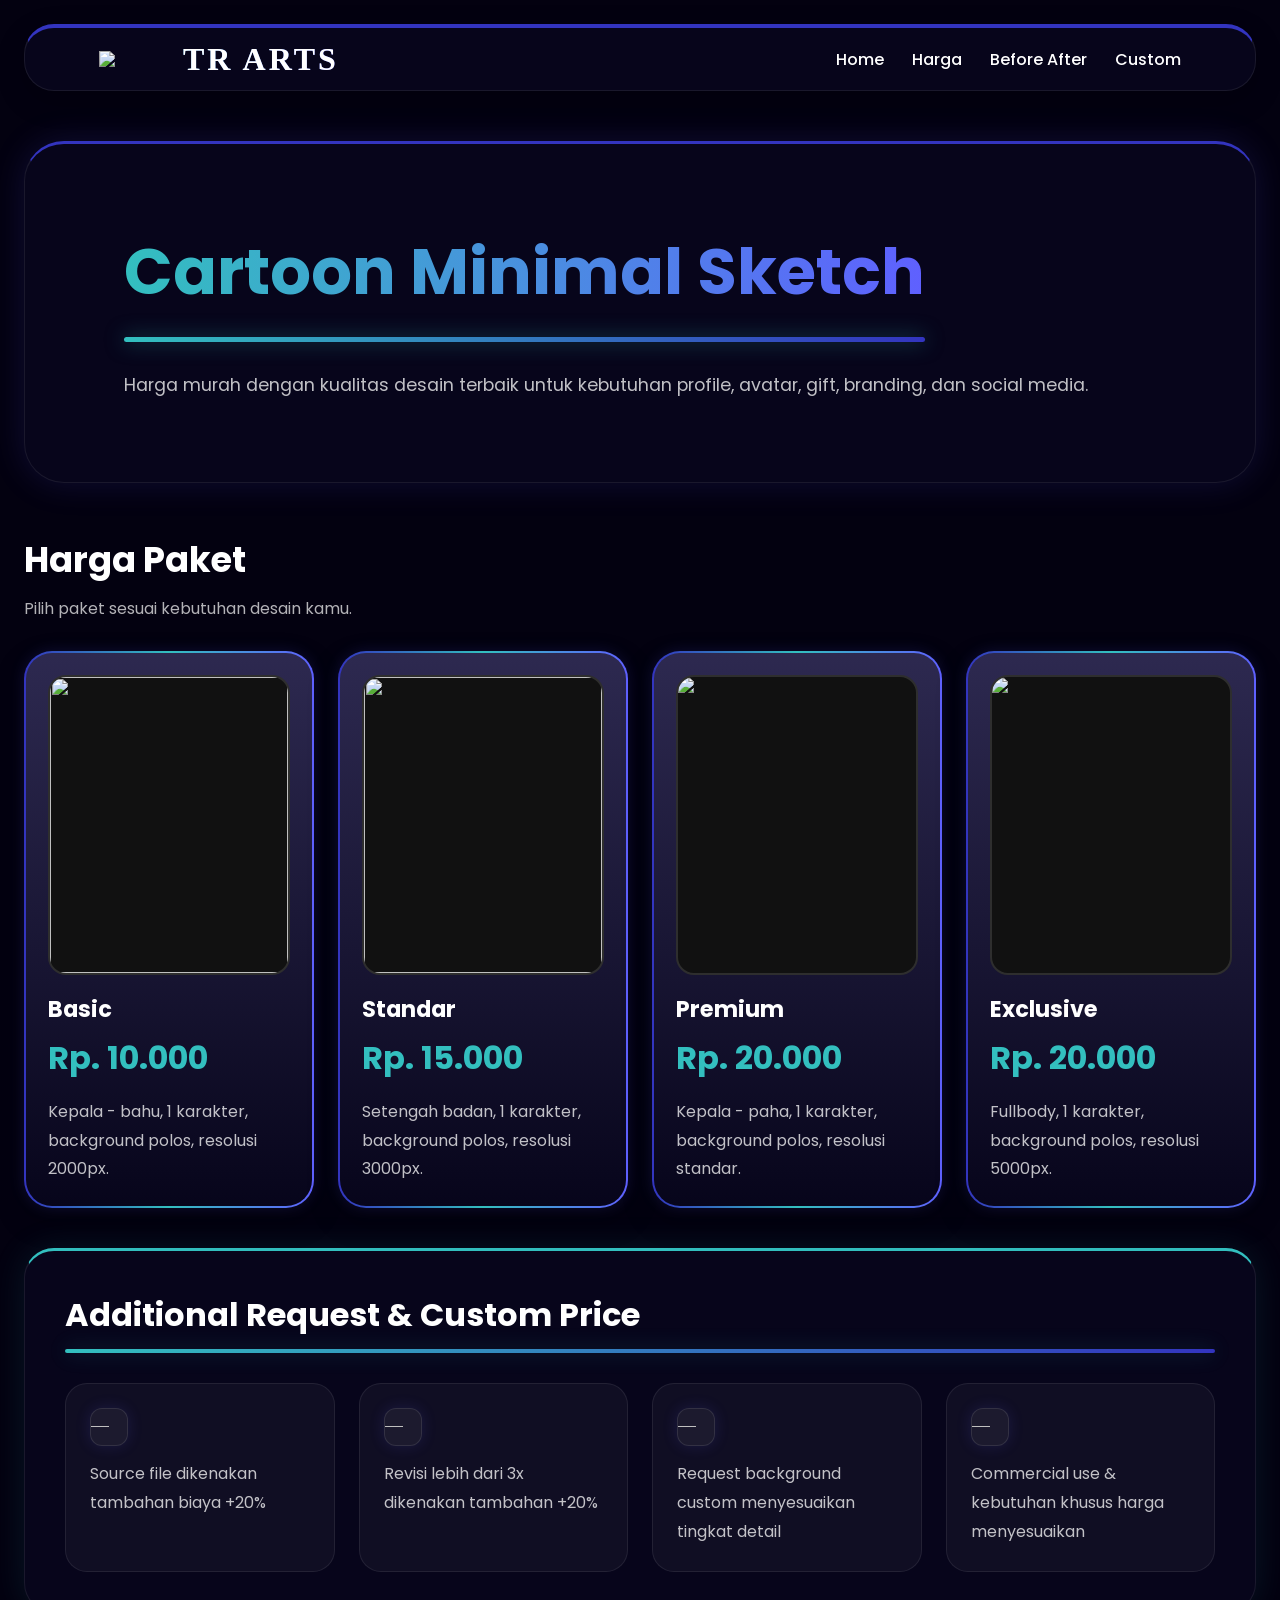
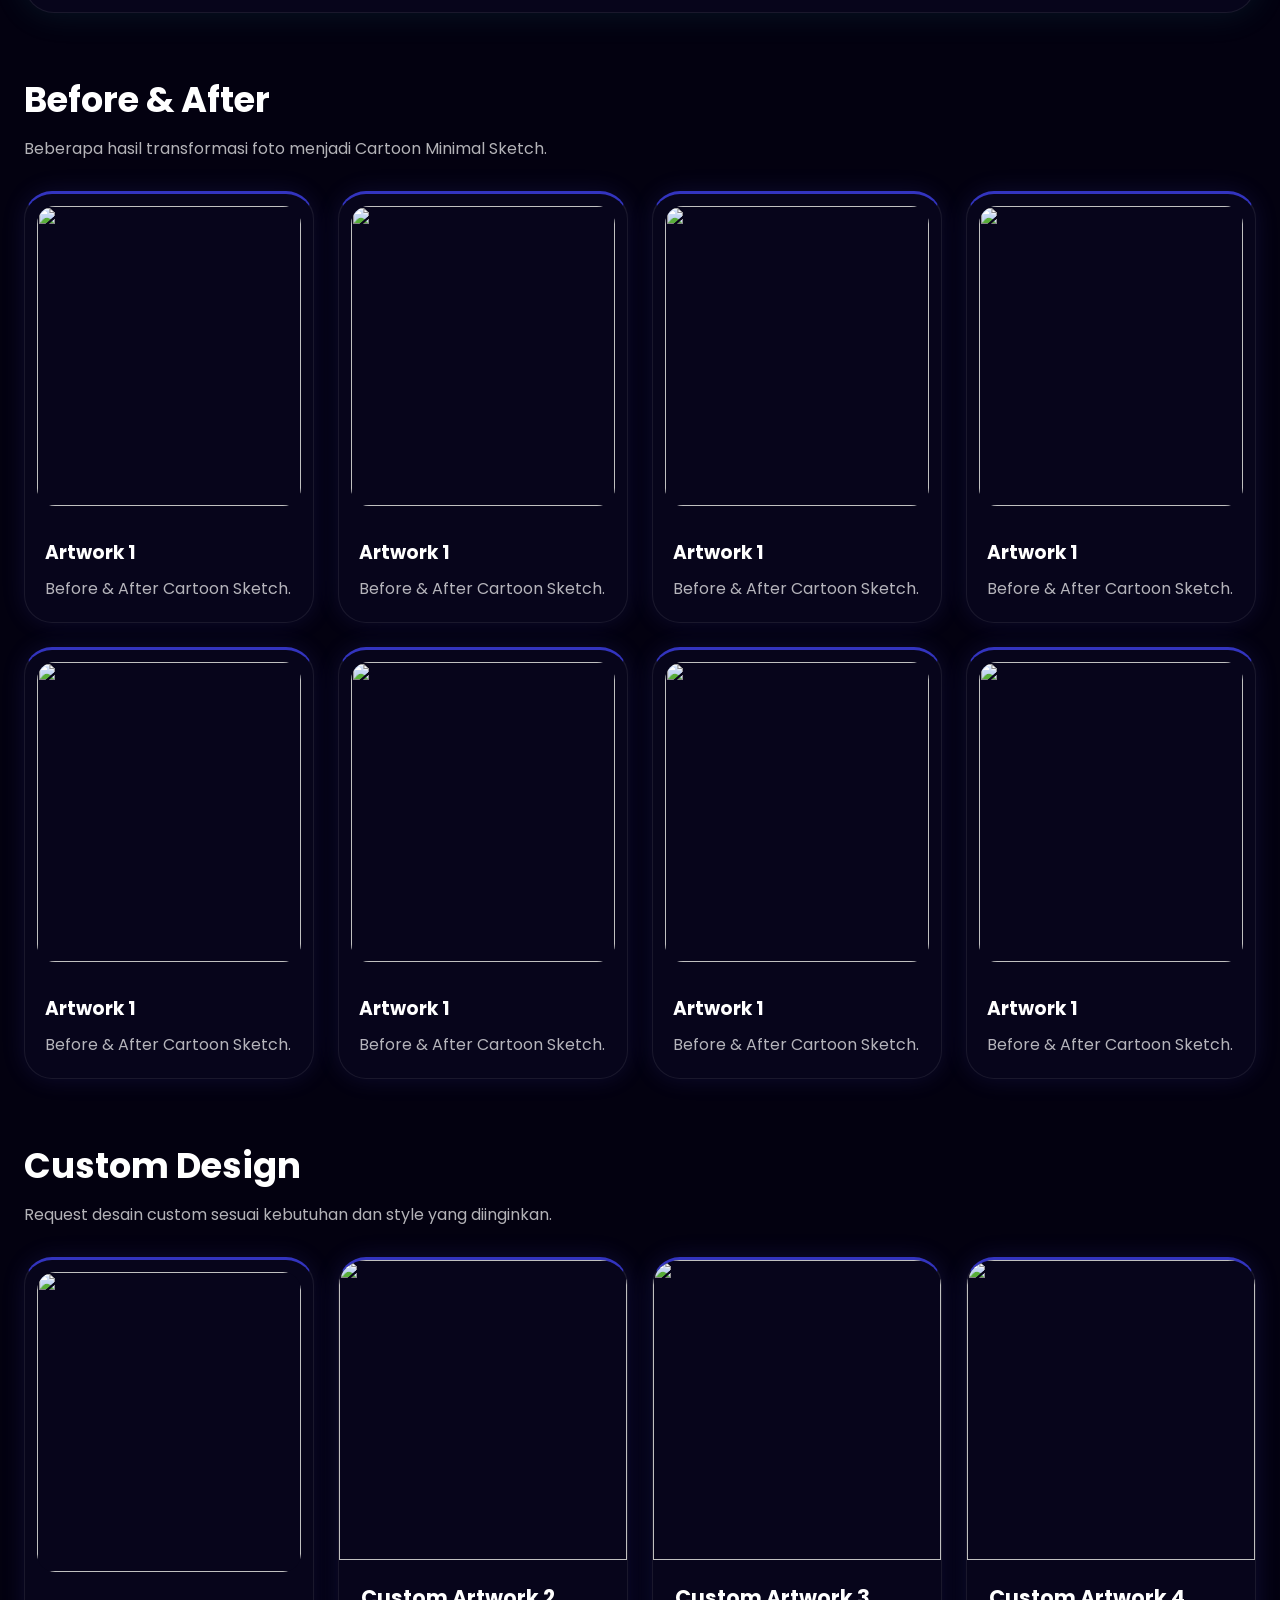
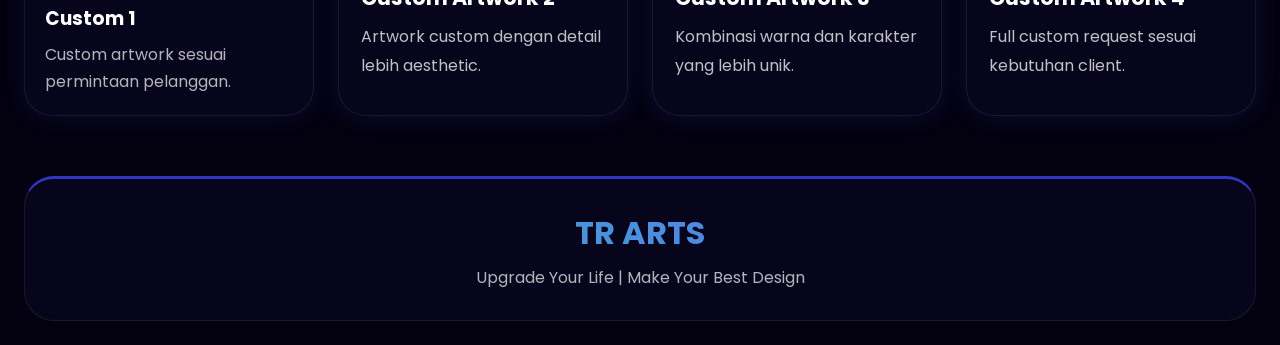
==== cartoon-minimal-sketch.html @ dcb203ab "Initial TR Arts Website" ====
<!DOCTYPE html>
<html lang="id">
<head>
  <meta charset="UTF-8">
  <meta name="viewport" content="width=device-width, initial-scale=1.0">

  <title>Cartoon Minimal Sketch - TR Arts</title>

  <link rel="preconnect" href="https://fonts.googleapis.com">
  <link rel="preconnect" href="https://fonts.gstatic.com" crossorigin>

  <link href="https://fonts.googleapis.com/css2?family=Poppins:wght@300;400;500;600;700&display=swap" rel="stylesheet">

  <style>

    *{
      margin:0;
      padding:0;
      box-sizing:border-box;
      font-family:'Poppins',sans-serif;
    }

@font-face{

  font-family:'TRFont';

  src:url('../fonts/myfont.ttf');

}
.logo{

  display:flex;

  align-items:center;

  gap:14px;
}

.logo-img{

  width:70px;

  height:auto;

  display:block;
}

.logo-text{

  margin:0;

  font-family:'TRFont';

  font-size:2rem;

  font-weight:700;

  letter-spacing:3px;

  background:linear-gradient(
    90deg,
    #ffffff,
    #ffffff
  );

  -webkit-background-clip:text;

  -webkit-text-fill-color:transparent;

  line-height:1;
}

    body{
      background:#030110;
      color:white;
      overflow-x:hidden;
      padding:24px;
    }

    a{
      text-decoration:none;
    }

    /* HEADER */

    header{
      display:flex;
      justify-content:space-between;
      align-items:center;

      padding:24px 6%;

      background:#07051b;

      border-radius:30px;

      border-top:4px solid #3334bf;
      border-left:1px solid rgba(255,255,255,0.08);
      border-right:1px solid rgba(255,255,255,0.08);
      border-bottom:1px solid rgba(255,255,255,0.08);

      margin-bottom:40px;
    }

    .logo{
      font-size:2rem;
      font-weight:700;

      background:linear-gradient(
        90deg,
        #33bfbf,
        #5f60ff
      );

      -webkit-background-clip:text;
      -webkit-text-fill-color:transparent;
    }

    nav a{
      color:white;
      margin-left:24px;
      font-weight:500;
    }

    /* HERO */

    .hero{
      max-width:1400px;
      margin:auto;

      background:#07051b;

      border-radius:40px;

      padding:80px 8%;

      border-top:3px solid #3334bf;
      border-left:1px solid rgba(255,255,255,0.08);
      border-right:1px solid rgba(255,255,255,0.08);
      border-bottom:1px solid rgba(255,255,255,0.08);

      box-shadow:0 0 35px rgba(95,96,255,0.15);

      margin-bottom:50px;
    }

    .hero h1{
      font-size:4rem;
      margin-bottom:18px;
    }

    .gradient-text{
      background:linear-gradient(
        90deg,
        #33bfbf,
        #5f60ff
      );

      -webkit-background-clip:text;
      -webkit-text-fill-color:transparent;
    }

    .title-wrapper{
  display:inline-block;
}

.title-line{

  width:100%;

  height:5px;

  background:linear-gradient(
    90deg,
    #33bfbf,
    #3334bf
  );

  border-radius:999px;

  margin-top:8px;
  margin-bottom:28px;

  box-shadow:0 0 20px rgba(51,191,191,0.5);
}

    .hero p{
      font-size:1.1rem;
      color:rgba(255,255,255,0.75);
      line-height:1.8;
    }

    /* SECTION */

    .section{
      max-width:1400px;
      margin:auto;
      margin-bottom:60px;
    }

    .section-title{
      margin-bottom:30px;
    }

    .section-title h2{
      font-size:2.2rem;
      margin-bottom:10px;
    }

    .section-title p{
      color:rgba(255,255,255,0.7);
    }

    /* PRICE CARD */

    .package-grid{
  display:grid;

  grid-template-columns:
  repeat(auto-fit,minmax(260px,1fr));

  gap:24px;
}

.package-card{

  background:
    linear-gradient(#2d2950,#07051b) padding-box,
    linear-gradient(
      90deg,
      #3334bf,
      #33bfbf,
      #5f60ff
    ) border-box;

  border:2px solid transparent;

  border-radius:28px;

  padding:22px;

  color:white;

  transition:0.35s ease;

  box-shadow:
    0 0 15px rgba(95,96,255,0.15),
    0 12px 30px rgba(0,0,0,0.25);
}

.package-card:hover{

  transform:translateY(-8px);

  box-shadow:
    0 0 25px rgba(95,96,255,0.35),
    0 0 45px rgba(51,191,191,0.35),
    0 20px 40px rgba(0,0,0,0.35);
}

.package-image{

  width:100%;

  height:300px;

  overflow:hidden;

  border-radius:18px;

  margin-bottom:20px;

  border:2px solid rgba(255,255,255,0.12);

  background:#111;
}

.package-image img{

  width:100%;

  height:100%;

  object-fit:cover;

  display:block;
}

.package-card h3{

  font-size:1.4rem;

  margin-bottom:10px;

  line-height:1.3;
}

.package-price{

  color:#33bfbf;

  font-size:2rem;

  font-weight:700;

  margin-bottom:16px;
}

.package-card p{

  color:rgba(255,255,255,0.75);

  line-height:1.8;
}

    /* GALLERY */

    .gallery-grid{

  display:grid;

  grid-template-columns:
  repeat(4,1fr);

  gap:24px;
}

/* RESPONSIVE */

@media(max-width:1000px){

  .gallery-grid{

    grid-template-columns:
    repeat(2,1fr);
  }
}

@media(max-width:600px){

  .gallery-grid{

    grid-template-columns:
    1fr;
  }
}

    .gallery-card{
      background:#07051b;

      border-radius:28px;

      overflow:hidden;

      border-top:3px solid #3334bf;
      border-left:1px solid rgba(255,255,255,0.08);
      border-right:1px solid rgba(255,255,255,0.08);
      border-bottom:1px solid rgba(255,255,255,0.08);

      box-shadow:0 0 25px rgba(95,96,255,0.12);

      transition:0.3s ease;
    }

    .gallery-card:hover{
      transform:translateY(-8px);

      border-top-color:#33bfbf;

      box-shadow:0 0 35px rgba(51,191,191,0.2);
    }

    .gallery-card img{
      width:100%;
      height:300px;

      object-fit:cover;
      display:block;
    }

    .gallery-info{
      padding:20px;
    }

    .gallery-info h3{
      margin-bottom:8px;
    }

    .gallery-info p{
      color:rgba(255,255,255,0.7);
      line-height:1.7;
    }

    /* FOOTER */

    footer{
      text-align:center;

      padding:30px;

      background:#07051b;

      border-radius:30px;

      border-top:3px solid #3334bf;
      border-left:1px solid rgba(255,255,255,0.08);
      border-right:1px solid rgba(255,255,255,0.08);
      border-bottom:1px solid rgba(255,255,255,0.08);

      margin-top:60px;
    }

    .footer-logo{
      font-size:2rem;
      font-weight:700;

      margin-bottom:8px;

      background:linear-gradient(
        90deg,
        #33bfbf,
        #5f60ff
      );

      -webkit-background-clip:text;
      -webkit-text-fill-color:transparent;
    }

    footer p{
      color:rgba(255,255,255,0.7);
    }

    @media(max-width:900px){

      .hero h1{
        font-size:2.8rem;
      }

      header{
        flex-direction:column;
        gap:16px;
      }

    }

    .price-grid{

  display:grid;

  grid-template-columns:
  repeat(auto-fit,minmax(280px,1fr));

  gap:24px;
}

.price-card{

  background:#07051b;

  border-radius:28px;

  overflow:hidden;

  border-top:3px solid #3334bf;
  border-left:1px solid rgba(255,255,255,0.08);
  border-right:1px solid rgba(255,255,255,0.08);
  border-bottom:1px solid rgba(255,255,255,0.08);

  box-shadow:0 0 25px rgba(95,96,255,0.15);

  transition:0.3s ease;
}

.price-card:hover{

  transform:translateY(-8px);

  border-top-color:#33bfbf;

  box-shadow:0 0 35px rgba(51,191,191,0.2);
}

.price-card img{

  width:100%;

  height:240px;

  object-fit:cover;

  display:block;
}

.price-content{

  padding:24px;
}

.price-content h3{

  font-size:1.5rem;

  margin-bottom:10px;
}

.price{

  font-size:2rem;

  font-weight:700;

  color:#33bfbf;

  margin-bottom:14px;
}

.price-content p{

  color:rgba(255,255,255,0.75);

  line-height:1.8;
}
  .additional-card{

  border-top:3px solid #33bfbf;

  box-shadow:0 0 35px rgba(51,191,191,0.18);
}

.additional-price{

  color:#5f60ff;
}

.additional-list{

  margin-top:10px;

  padding-left:18px;

  color:rgba(255,255,255,0.75);

  line-height:2;
}

.additional-list li{

  margin-bottom:4px;
}

  .custom-grid{

  display:grid;

  grid-template-columns:
  repeat(auto-fit,minmax(260px,1fr));

  gap:24px;
}

.custom-card{

  background:#07051b;

  border-radius:28px;

  overflow:hidden;

  border-top:3px solid #3334bf;
  border-left:1px solid rgba(255,255,255,0.08);
  border-right:1px solid rgba(255,255,255,0.08);
  border-bottom:1px solid rgba(255,255,255,0.08);

  box-shadow:0 0 25px rgba(95,96,255,0.15);

  transition:0.3s ease;
}

.custom-card:hover{

  transform:translateY(-8px);

  border-top-color:#33bfbf;

  box-shadow:0 0 35px rgba(51,191,191,0.2);
}

.custom-card img{

  width:100%;

  height:300px;

  object-fit:cover;

  display:block;
}

.custom-info{

  padding:22px;
}

.custom-info h3{

  margin-bottom:10px;

  font-size:1.3rem;
}

.custom-info p{

  color:rgba(255,255,255,0.75);

  line-height:1.8;
}

.additional-request{

  margin-top:40px;

  background:#07051b;

  border-radius:30px;

  padding:40px;

  border-top:3px solid #33bfbf;
  border-left:1px solid rgba(255,255,255,0.08);
  border-right:1px solid rgba(255,255,255,0.08);
  border-bottom:1px solid rgba(255,255,255,0.08);

  box-shadow:0 0 35px rgba(51,191,191,0.12);
}

.additional-request h3{

  font-size:2rem;

  margin-bottom:10px;
}

.additional-line{

  width:100%;

  height:4px;

  border-radius:999px;

  background:linear-gradient(
    90deg,
    #33bfbf,
    #3334bf
  );

  margin-bottom:30px;

  box-shadow:0 0 20px rgba(51,191,191,0.3);
}

.additional-grid{

  display:grid;

  grid-template-columns:
  repeat(auto-fit,minmax(250px,1fr));

  gap:24px;
}

.additional-item{

  background:rgba(255,255,255,0.04);

  border-radius:22px;

  padding:24px;

  border:1px solid rgba(255,255,255,0.08);

  transition:0.3s ease;
}

.additional-item:hover{

  transform:translateY(-5px);

  border-color:#33bfbf;

  box-shadow:0 0 20px rgba(51,191,191,0.15);
}

.additional-item span{

  font-size:2rem;

  display:block;

  margin-bottom:14px;
}

.additional-item p{

  color:rgba(255,255,255,0.75);

  line-height:1.8;
}

.package-title{

  display:flex;

  align-items:center;

  gap:12px;

  font-size:1.4rem;
}

.package-icon{

  width:38px;
  height:38px;

  display:flex;

  align-items:center;
  justify-content:center;

  border-radius:12px;

  background:rgba(255,255,255,0.05);

  border:1px solid rgba(255,255,255,0.1);

  box-shadow:0 0 15px rgba(95,96,255,0.15);

  flex-shrink:0;
}

.package-icon img{

  width:18px;
  height:18px;

  object-fit:contain;

  display:block;
}
header{

  position:sticky;

  top:0;

  z-index:1000;

  width:100%;

  display:flex;

  align-items:center;

  padding:15px 6%;

  margin-bottom:50px;

  background:#07051b;

  border-radius:30px;

  border-top:4px solid #3334bf;

  border-left:1px solid rgba(255,255,255,0.08);
  border-right:1px solid rgba(255,255,255,0.08);
  border-bottom:1px solid rgba(255,255,255,0.08);

  backdrop-filter:blur(14px);

  box-shadow:0 10px 30px rgba(0,0,0,0.2);
}

.logo-img{

  width:70px;

  height:auto;

  display:block;
}

.fullbody-image img{

  width:100%;

  height:auto;

  min-height:100%;

  animation:fullbodyMove 15s ease-in-out infinite;
}

.gallery-image img{
  width:100%;
  height:300px;
  object-fit:cover;
  display:block;
  border-radius:18px;
  box-shadow:
    0 5px 15px rgba(0,0,0,0.25);
}

.gallery-image-slider{

  position:relative;

  height:300px;

  overflow:hidden;

  border-radius:18px;

  margin:12px;
}

.compare-slide{

  position:absolute;

  top:0;
  left:0;

  width:100%;

  height:100%;

  object-fit:cover;

  opacity:0;

  transition:1s ease;
}

.compare-slide.active{

  opacity:1;
}

.gallery-image{

  height:300px;

  margin:12px;

  overflow:hidden;

  border-radius:18px;
}

.gallery-image img{

  width:100%;

  height:100%;

  object-fit:cover;

  display:block;
}

@keyframes fullbodyMove{

  0%{
    transform:translateY(0);
  }

  50%{
    transform:translateY(calc(-100% + 300px));
  }

  100%{
    transform:translateY(0);
  }
}
  </style>
</head>
<body>
<header>

 <div class="logo">
    <img src="images/logo.png" class="logo-img">
    <h2 class="logo-text">TR ARTS</h2>
  </div>
    <nav>
      <a href="index.html">Home</a>
      <a href="#harga">Harga</a>
      <a href="#gallery">Before After</a>
      <a href="#custom">Custom</a>
    </nav>

  </header>

  <!-- HERO -->

  <section class="hero">

    <div class="title-wrapper">

  <h1>
    <span class="gradient-text">
      Cartoon Minimal Sketch
    </span>
  </h1>

  <div class="title-line"></div>

</div>

    <p>
      Harga murah dengan kualitas desain terbaik untuk kebutuhan profile,
      avatar, gift, branding, dan social media.
    </p>

  </section>

  <!-- HARGA -->

  <section class="section" id="harga">

    <div class="section-title">
      <h2>Harga Paket</h2>
      <p>Pilih paket sesuai kebutuhan desain kamu.</p>
    </div>

    <div class="price-grid">

  <!-- PACKAGE 1 -->

  <div class="package-card">

  <div class="package-image">
    <img src="images/package/kepala-bahu.png">
  </div>

  <h3>Basic</h3>

  <div class="package-price">
    Rp. 10.000
  </div>

  <p>
    Kepala - bahu,
    1 karakter,
    background polos,
    resolusi 2000px.
  </p>

</div>

  <!-- PACKAGE 2 -->

  <div class="package-card">

  <div class="package-image">
    <img src="images/package/setengah-badan.png">
  </div>

  <h3>Standar</h3>

  <div class="package-price">
    Rp. 15.000
  </div>

  <p>
    Setengah badan,
    1 karakter,
    background polos,
    resolusi 3000px.
  </p>

</div>

  <!-- PACKAGE 3 -->

  <div class="package-card">

  <div class="package-image fullbody-image"">
    <img src="images/package/kepala-paha.png">
  </div>

  <h3>Premium</h3>

  <div class="package-price">
    Rp. 20.000
  </div>

  <p>
    Kepala - paha,
    1 karakter,
    background polos,
    resolusi standar.
  </p>

</div>

  <div class="package-card">

  <div class="package-image fullbody-image">
    <img src="images/package/fullbody.png">
  </div>

  <h3>Exclusive</h3>

  <div class="package-price">
    Rp. 20.000
  </div>

  <p>
    Fullbody,
    1 karakter,
    background polos,
    resolusi 5000px.
  </p>

</div>

</div>

</div>

<div class="additional-request">

  <h3>Additional Request & Custom Price</h3>

  <div class="additional-line"></div>

  <div class="additional-grid">

    <div class="additional-item">
      <span class="package-icon">
    <img src="images/icons/folder.png" alt="">
  </span>
      <p>Source file dikenakan tambahan biaya +20%</p>
    </div>

    <div class="additional-item">
      <span class="package-icon">
    <img src="images/icons/folder.png" alt="">
  </span>
      <p>Revisi lebih dari 3x dikenakan tambahan +20%</p>
    </div>

    <div class="additional-item">
      <span class="package-icon">
    <img src="images/icons/folder.png" alt="">
  </span>
      <p>Request background custom menyesuaikan tingkat detail</p>
    </div>

    <div class="additional-item">
      <span class="package-icon">
    <img src="images/icons/folder.png" alt="">
  </span>
      <p>Commercial use & kebutuhan khusus harga menyesuaikan</p>
    </div>

  </div>

</div>

  </section>

  <!-- BEFORE AFTER -->

  <section class="section" id="gallery">

    <div class="section-title">
      <h2>Before & After</h2>
      <p>
        Beberapa hasil transformasi foto menjadi Cartoon Minimal Sketch.
      </p>
    </div>

    <div class="gallery-grid">

    <!-- 1 -->
<div class="gallery-card">
  <div class="gallery-image-slider">
    <img src="images/before-after/before1.png"
         class="compare-slide active">
    <img src="images/before-after/after1.png"
         class="compare-slide">
  </div>
  <div class="gallery-info">
    <h3>Artwork 1</h3>
    <p>
      Before & After Cartoon Sketch.
    </p>
  </div>
</div>
      <!-- 2 -->
      <div class="gallery-card">
  <div class="gallery-image-slider">
    <img src="images/before-after/before1.png"
         class="compare-slide active">
    <img src="images/before-after/after1.png"
         class="compare-slide">
  </div>
  <div class="gallery-info">
    <h3>Artwork 1</h3>
    <p>
      Before & After Cartoon Sketch.
    </p>
  </div>
</div>

      <!-- 3 -->
      <div class="gallery-card">
  <div class="gallery-image-slider">
    <img src="images/before-after/before1.png"
         class="compare-slide active">
    <img src="images/before-after/after1.png"
         class="compare-slide">
  </div>
  <div class="gallery-info">
    <h3>Artwork 1</h3>
    <p>
      Before & After Cartoon Sketch.
    </p>
  </div>
</div>

      <!-- 4 -->
      <div class="gallery-card">
  <div class="gallery-image-slider">
    <img src="images/before-after/before1.png"
         class="compare-slide active">
    <img src="images/before-after/after1.png"
         class="compare-slide">
  </div>
  <div class="gallery-info">
    <h3>Artwork 1</h3>
    <p>
      Before & After Cartoon Sketch.
    </p>
  </div>
</div>

      <!-- 5 -->
      <div class="gallery-card">
  <div class="gallery-image-slider">
    <img src="images/before-after/before1.png"
         class="compare-slide active">
    <img src="images/before-after/after1.png"
         class="compare-slide">
  </div>
  <div class="gallery-info">
    <h3>Artwork 1</h3>
    <p>
      Before & After Cartoon Sketch.
    </p>
  </div>
</div>

      <!-- 6 -->
      <div class="gallery-card">
  <div class="gallery-image-slider">
    <img src="images/before-after/before1.png"
         class="compare-slide active">
    <img src="images/before-after/after1.png"
         class="compare-slide">
  </div>
  <div class="gallery-info">
    <h3>Artwork 1</h3>
    <p>
      Before & After Cartoon Sketch.
    </p>
  </div>
</div>

      <!-- 7 -->
      <div class="gallery-card">
  <div class="gallery-image-slider">
    <img src="images/before-after/before1.png"
         class="compare-slide active">
    <img src="images/before-after/after1.png"
         class="compare-slide">
  </div>
  <div class="gallery-info">
    <h3>Artwork 1</h3>
    <p>
      Before & After Cartoon Sketch.
    </p>
  </div>
</div>

      <!-- 8 -->
      <div class="gallery-card">
  <div class="gallery-image-slider">
    <img src="images/before-after/before1.png"
         class="compare-slide active">
    <img src="images/before-after/after1.png"
         class="compare-slide">
  </div>
  <div class="gallery-info">
    <h3>Artwork 1</h3>
    <p>
      Before & After Cartoon Sketch.
    </p>
  </div>
</div>

    </div>

  </section>

  <!-- CUSTOM SECTION -->

<section class="section" id="custom">

  <div class="section-title">

    <h2>Custom Design</h2>

    <p>
      Request desain custom sesuai kebutuhan dan style yang diinginkan.
    </p>

  </div>

  <div class="custom-grid">

    <!-- 1 -->

    <div class="gallery-card">

  <div class="gallery-image">

    <img src="images/custom/custom1.png">

  </div>

  <div class="gallery-info">

    <h3>Custom 1</h3>

    <p>
      Custom artwork sesuai permintaan pelanggan.
    </p>

  </div>

</div>

    <!-- 2 -->

    <div class="custom-card">

      <img src="images/custom/custom2.jpg">

      <div class="custom-info">

        <h3>Custom Artwork 2</h3>

        <p>
          Artwork custom dengan detail lebih aesthetic.
        </p>

      </div>

    </div>

    <!-- 3 -->

    <div class="custom-card">

      <img src="images/custom/custom3.jpg">

      <div class="custom-info">

        <h3>Custom Artwork 3</h3>

        <p>
          Kombinasi warna dan karakter yang lebih unik.
        </p>

      </div>

    </div>

    <!-- 4 -->

    <div class="custom-card">

      <img src="images/custom/custom4.jpg">

      <div class="custom-info">

        <h3>Custom Artwork 4</h3>

        <p>
          Full custom request sesuai kebutuhan client.
        </p>

      </div>

    </div>

  </div>

</section>

  <!-- FOOTER -->

  <footer>

    <h2 class="footer-logo">TR ARTS</h2>

    <p>
      Upgrade Your Life | Make Your Best Design
    </p>

  </footer>

  <script>

document.querySelectorAll('.gallery-image-slider').forEach(slider=>{

  const slides = slider.querySelectorAll('.compare-slide');

  let index = 0;

  setInterval(()=>{

    slides[index].classList.remove('active');

    index = (index + 1) % slides.length;

    slides[index].classList.add('active');

  },3000);

});

</script>

</body>
</html>
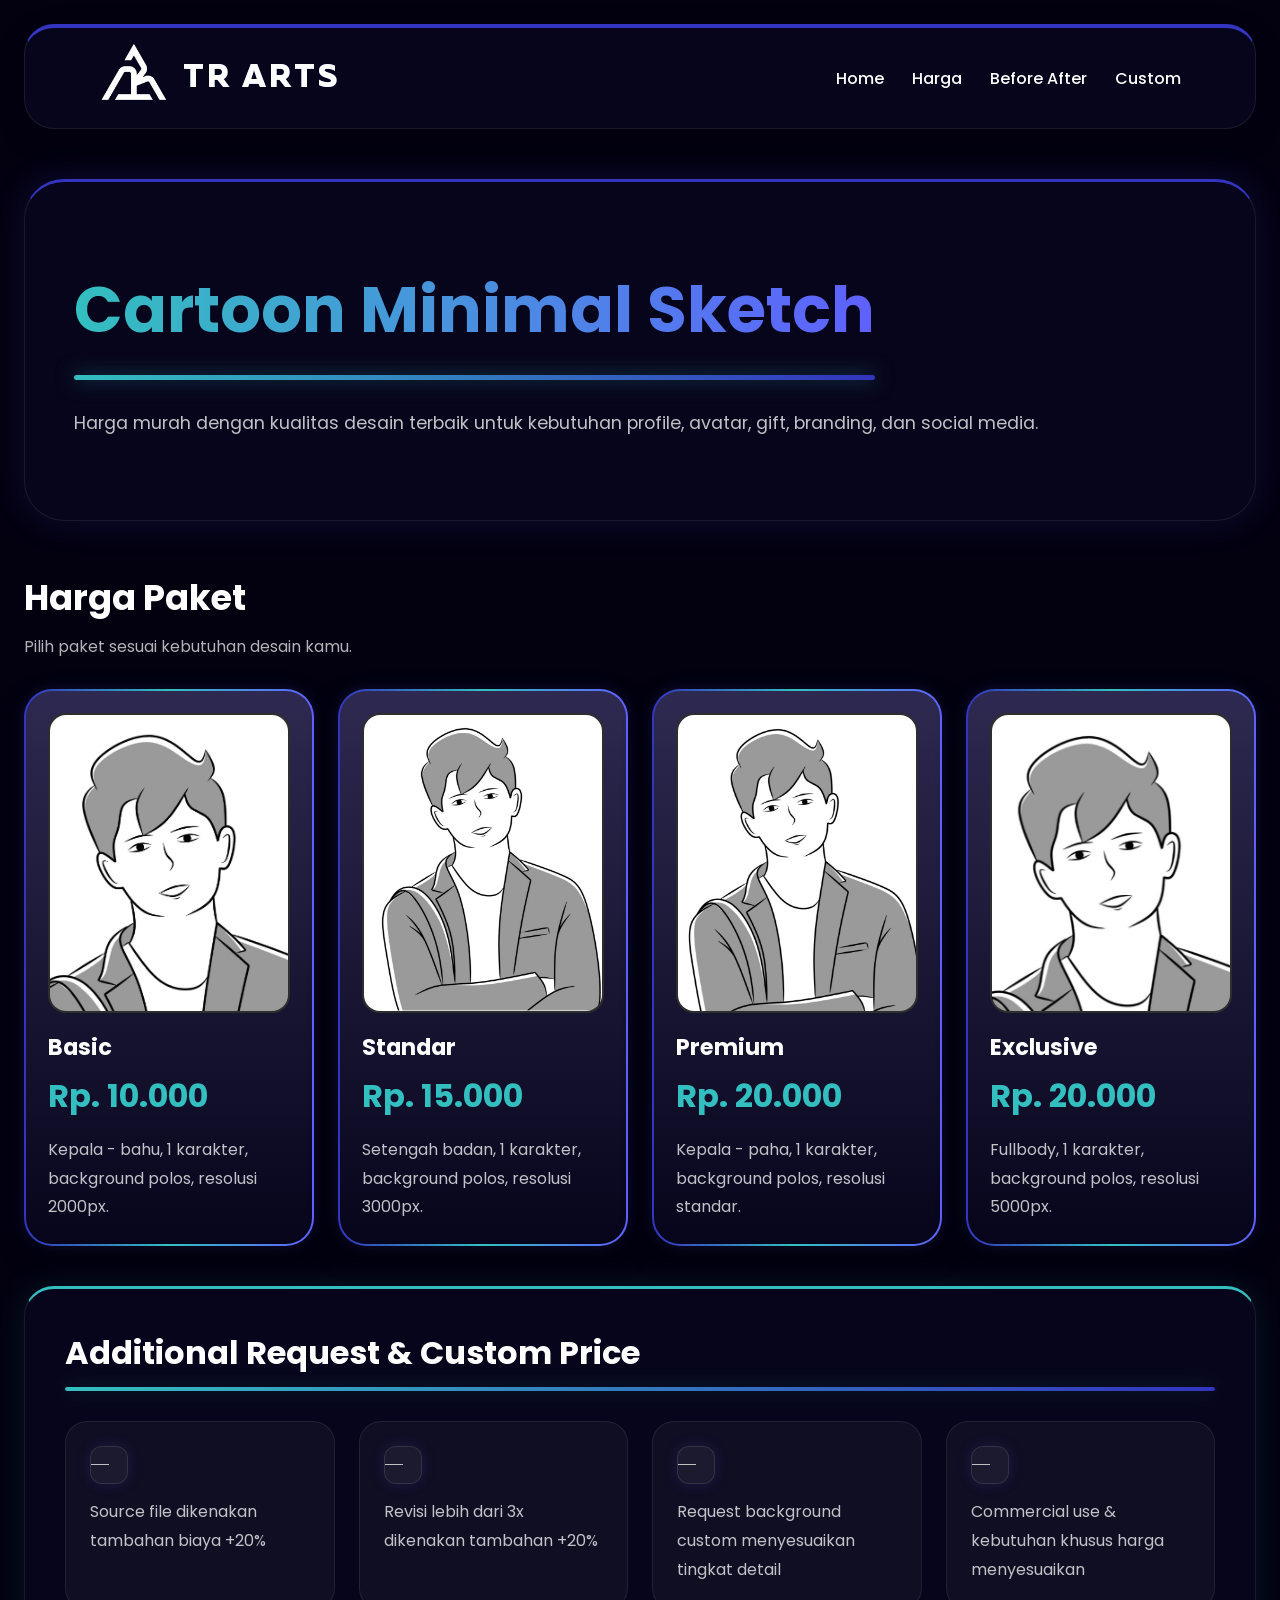
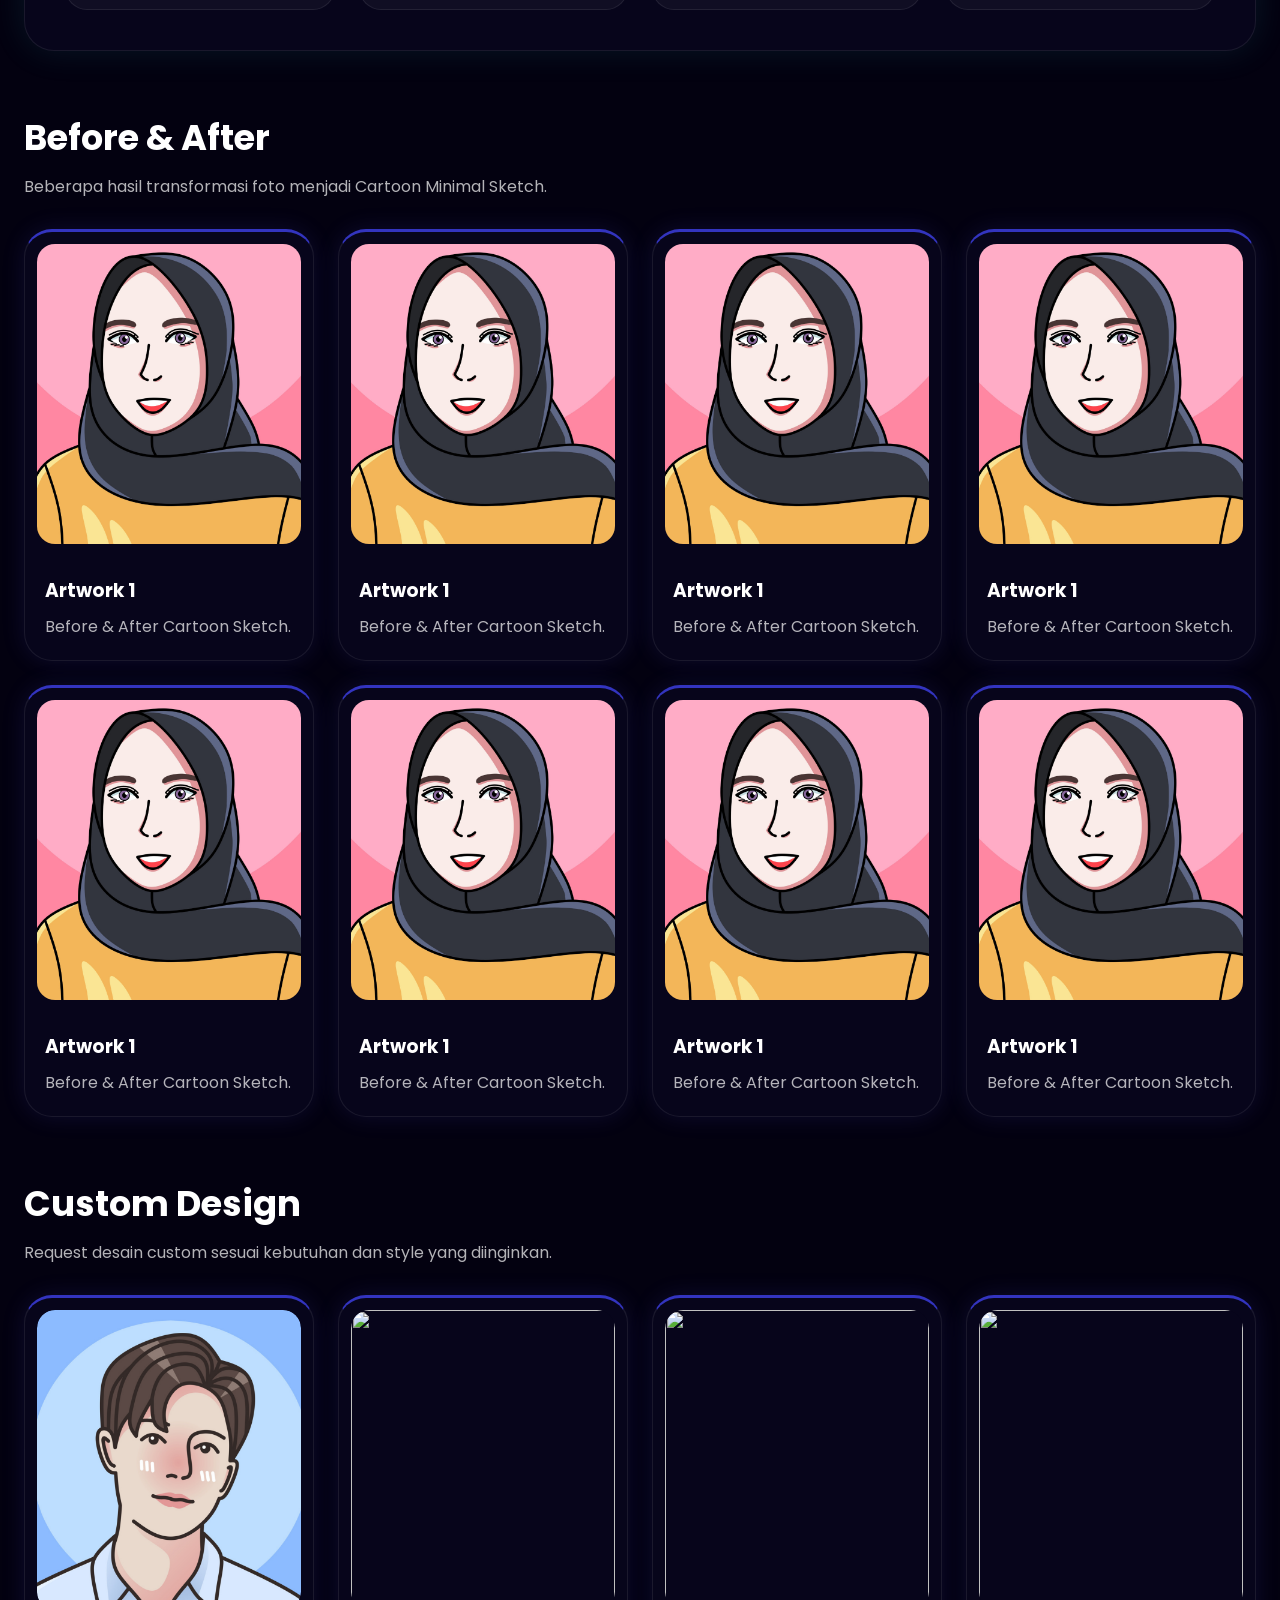
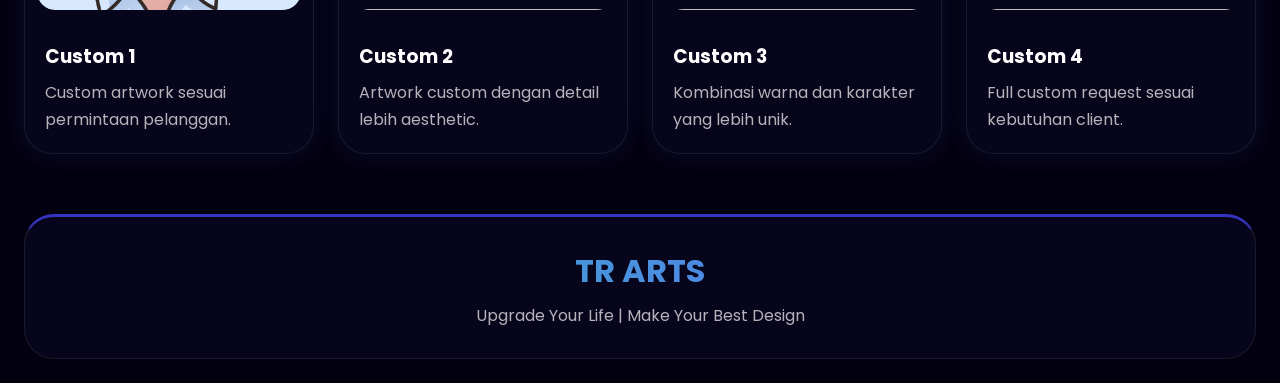
==== commit 8b5616e9: "Edited" ====
--- a/cartoon-minimal-sketch.html
+++ b/cartoon-minimal-sketch.html
@@ -125,14 +125,15 @@
     /* HERO */
 
     .hero{
-      max-width:1400px;
+      width:100%;
+      max-width:none;
       margin:auto;
 
       background:#07051b;
 
       border-radius:40px;
 
-      padding:80px 8%;
+      padding:80px 4%;
 
       border-top:3px solid #3334bf;
       border-left:1px solid rgba(255,255,255,0.08);
@@ -750,11 +751,7 @@
 }
 header{
 
-  position:sticky;
-
-  top:0;
-
-  z-index:1000;
+  position:relative;
 
   width:100%;
 
@@ -1232,80 +1229,56 @@
   <div class="custom-grid">
 
     <!-- 1 -->
-
     <div class="gallery-card">
-
   <div class="gallery-image">
-
     <img src="images/custom/custom1.png">
-
-  </div>
-
+  </div>
   <div class="gallery-info">
-
     <h3>Custom 1</h3>
-
     <p>
       Custom artwork sesuai permintaan pelanggan.
     </p>
-
-  </div>
-
+  </div>
 </div>
 
     <!-- 2 -->
-
-    <div class="custom-card">
-
-      <img src="images/custom/custom2.jpg">
-
-      <div class="custom-info">
-
-        <h3>Custom Artwork 2</h3>
-
-        <p>
-          Artwork custom dengan detail lebih aesthetic.
-        </p>
-
-      </div>
-
-    </div>
+<div class="gallery-card">
+  <div class="gallery-image">
+    <img src="images/custom/custom2.png">
+  </div>
+  <div class="gallery-info">
+    <h3>Custom 2</h3>
+    <p>
+      Artwork custom dengan detail lebih aesthetic.
+    </p>
+  </div>
+</div>
 
     <!-- 3 -->
-
-    <div class="custom-card">
-
-      <img src="images/custom/custom3.jpg">
-
-      <div class="custom-info">
-
-        <h3>Custom Artwork 3</h3>
-
-        <p>
-          Kombinasi warna dan karakter yang lebih unik.
-        </p>
-
-      </div>
-
-    </div>
+<div class="gallery-card">
+  <div class="gallery-image">
+    <img src="images/custom/custom2.png">
+  </div>
+  <div class="gallery-info">
+    <h3>Custom 3</h3>
+    <p>
+      Kombinasi warna dan karakter yang lebih unik.
+    </p>
+  </div>
+</div>
 
     <!-- 4 -->
-
-    <div class="custom-card">
-
-      <img src="images/custom/custom4.jpg">
-
-      <div class="custom-info">
-
-        <h3>Custom Artwork 4</h3>
-
-        <p>
-          Full custom request sesuai kebutuhan client.
-        </p>
-
-      </div>
-
-    </div>
+<div class="gallery-card">
+  <div class="gallery-image">
+    <img src="images/custom/custom2.png">
+  </div>
+  <div class="gallery-info">
+    <h3>Custom 4</h3>
+    <p>
+      Full custom request sesuai kebutuhan client.
+    </p>
+  </div>
+</div>
 
   </div>
 
